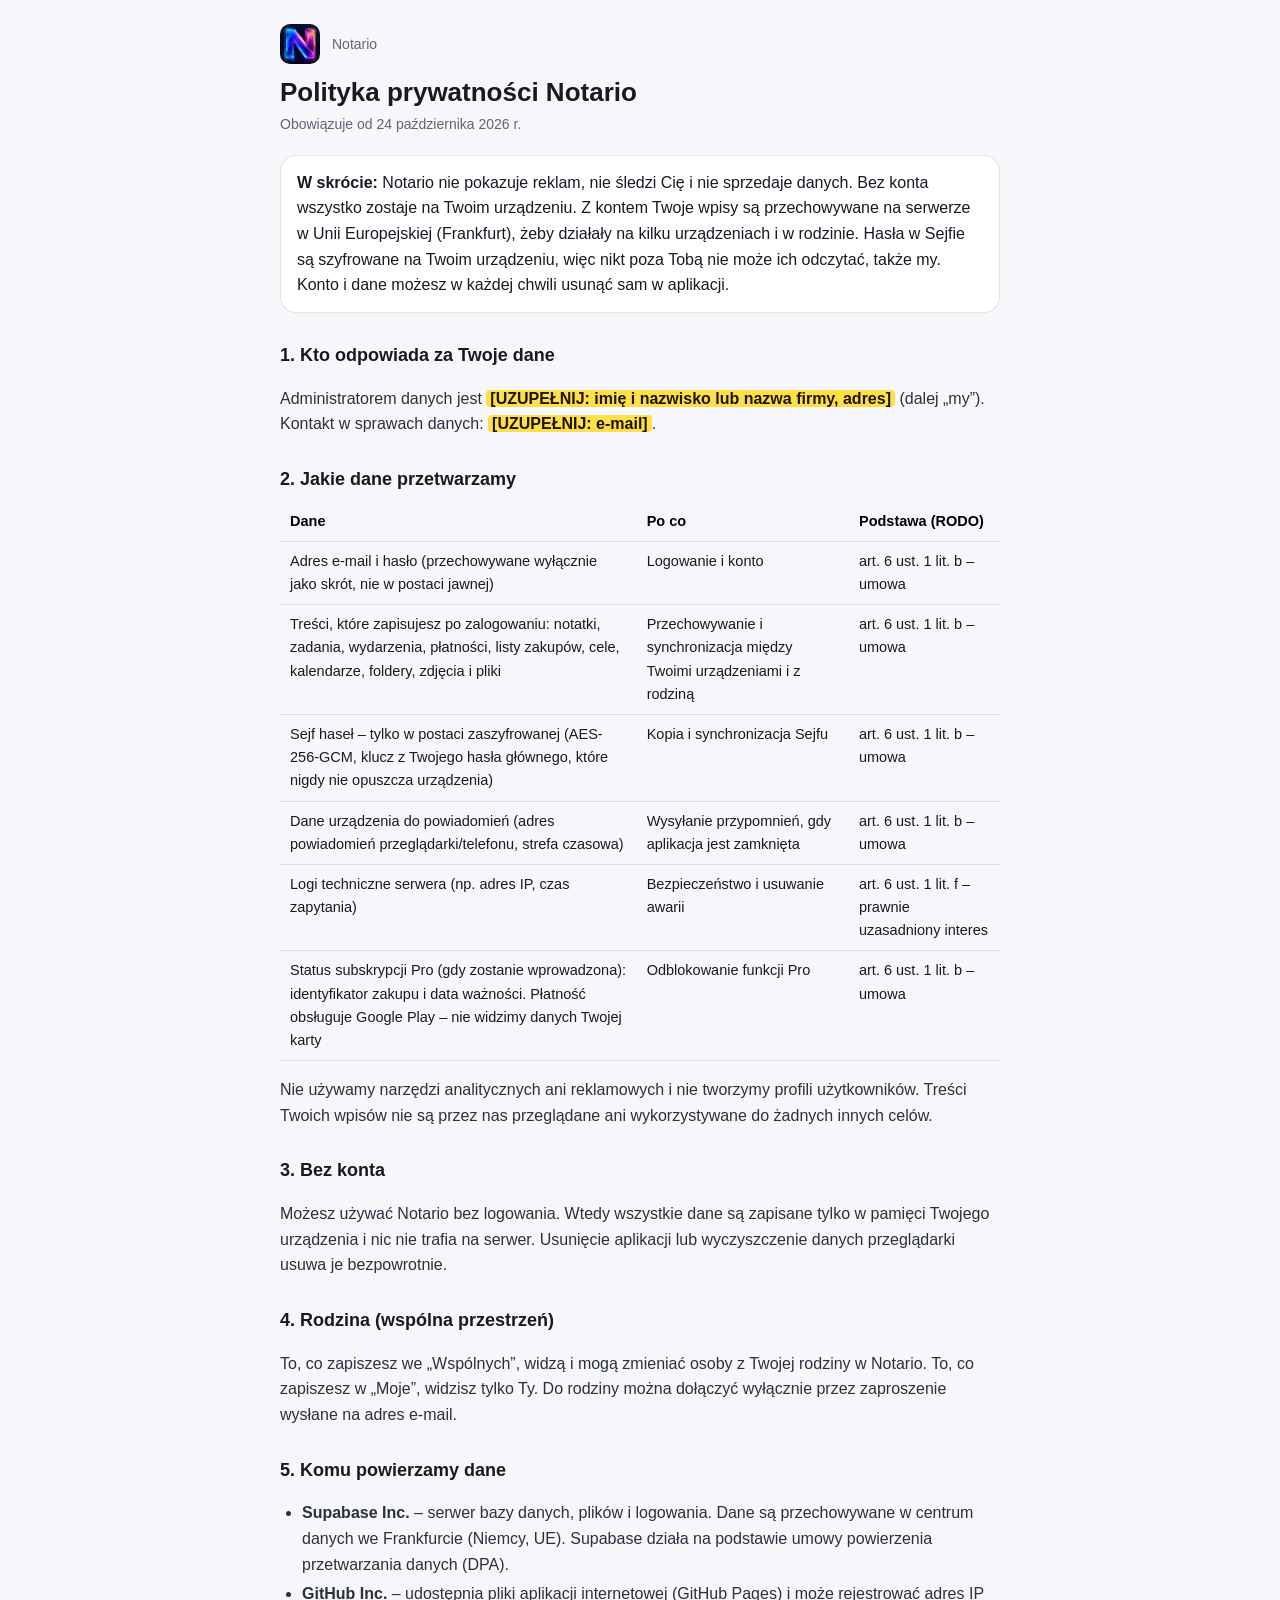
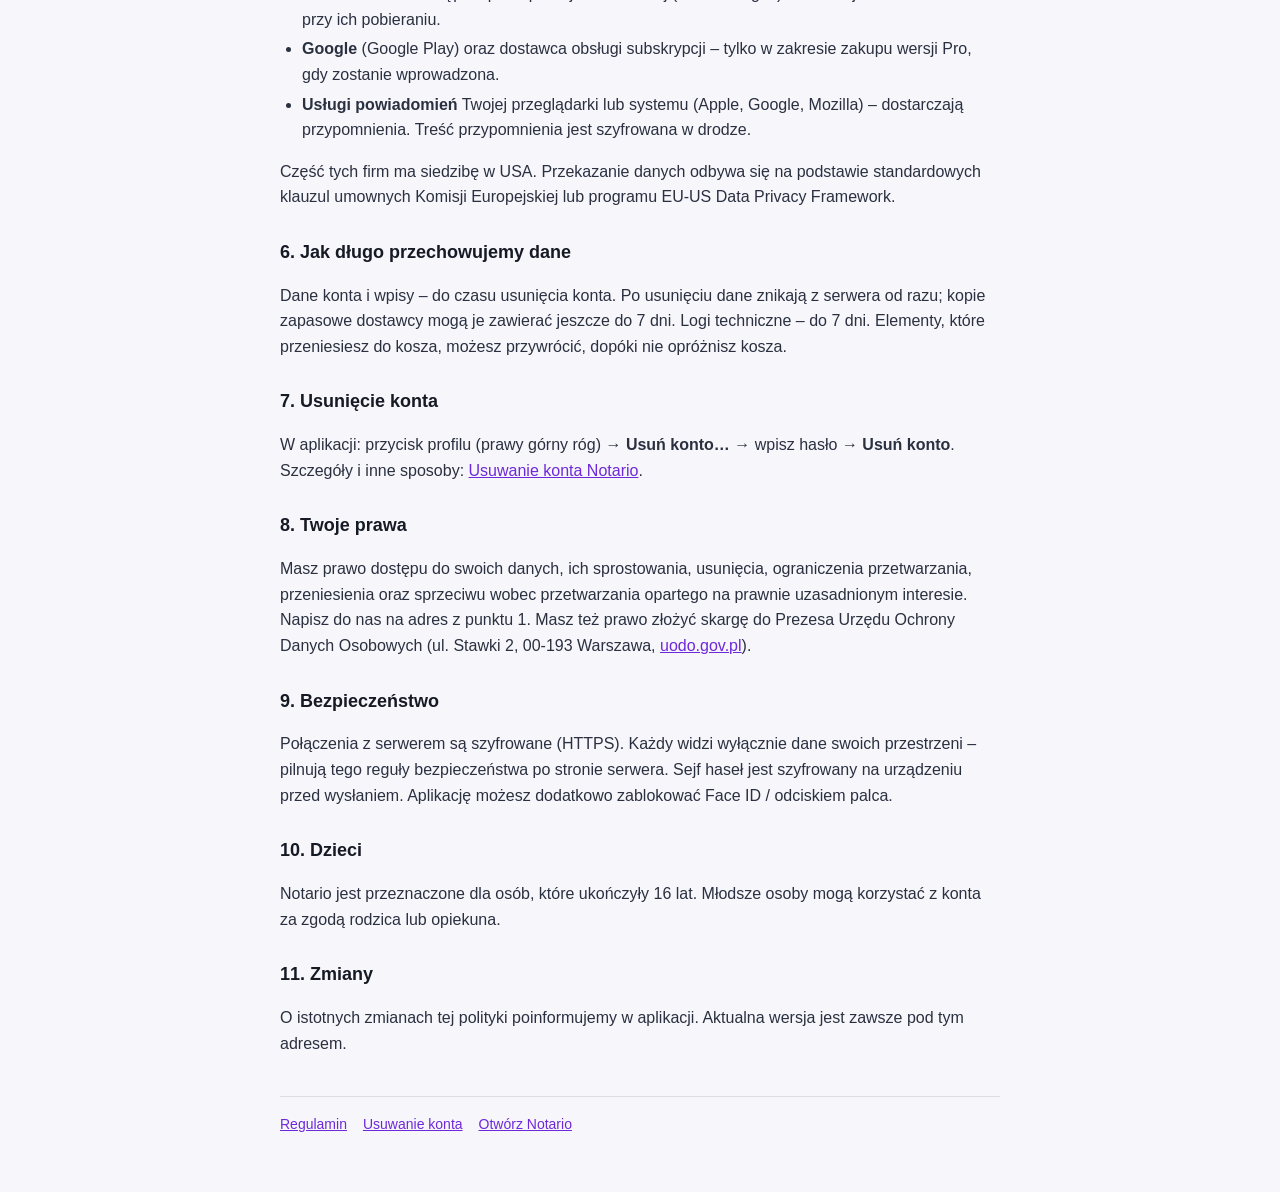
==== prywatnosc/index.html @ 59042e0c "Usuwanie konta, polityka prywatności, regulamin; Android API 36 Co-Authored-By: Claude Opus 5.5 <nor" ====
<!doctype html>
<html lang="pl">
<head>
<meta charset="utf-8">
<meta name="viewport" content="width=device-width, initial-scale=1, viewport-fit=cover">
<title>Polityka prywatności – Notario</title>
<link rel="stylesheet" href="../legal.css">
</head>
<body>
<main>
  <header><img src="../icon-192.png" alt=""><a href="../">Notario</a></header>
  <h1>Polityka prywatności Notario</h1>
  <p class="meta">Obowiązuje od 24 października 2026 r.</p>

  <div class="card">
    <b>W skrócie:</b> Notario nie pokazuje reklam, nie śledzi Cię i nie sprzedaje danych. Bez konta wszystko zostaje na Twoim urządzeniu.
    Z kontem Twoje wpisy są przechowywane na serwerze w Unii Europejskiej (Frankfurt), żeby działały na kilku urządzeniach i w rodzinie.
    Hasła w Sejfie są szyfrowane na Twoim urządzeniu, więc nikt poza Tobą nie może ich odczytać, także my.
    Konto i dane możesz w każdej chwili usunąć sam w aplikacji.
  </div>

  <h2>1. Kto odpowiada za Twoje dane</h2>
  <p>Administratorem danych jest <span class="todo">[UZUPEŁNIJ: imię i nazwisko lub nazwa firmy, adres]</span>
    (dalej „my”). Kontakt w sprawach danych: <span class="todo">[UZUPEŁNIJ: e-mail]</span>.</p>

  <h2>2. Jakie dane przetwarzamy</h2>
  <table>
    <tr><th>Dane</th><th>Po co</th><th>Podstawa (RODO)</th></tr>
    <tr><td>Adres e-mail i hasło (przechowywane wyłącznie jako skrót, nie w postaci jawnej)</td><td>Logowanie i konto</td><td>art. 6 ust. 1 lit. b – umowa</td></tr>
    <tr><td>Treści, które zapisujesz po zalogowaniu: notatki, zadania, wydarzenia, płatności, listy zakupów, cele, kalendarze, foldery, zdjęcia i pliki</td><td>Przechowywanie i synchronizacja między Twoimi urządzeniami i z rodziną</td><td>art. 6 ust. 1 lit. b – umowa</td></tr>
    <tr><td>Sejf haseł – tylko w postaci zaszyfrowanej (AES-256-GCM, klucz z Twojego hasła głównego, które nigdy nie opuszcza urządzenia)</td><td>Kopia i synchronizacja Sejfu</td><td>art. 6 ust. 1 lit. b – umowa</td></tr>
    <tr><td>Dane urządzenia do powiadomień (adres powiadomień przeglądarki/telefonu, strefa czasowa)</td><td>Wysyłanie przypomnień, gdy aplikacja jest zamknięta</td><td>art. 6 ust. 1 lit. b – umowa</td></tr>
    <tr><td>Logi techniczne serwera (np. adres IP, czas zapytania)</td><td>Bezpieczeństwo i usuwanie awarii</td><td>art. 6 ust. 1 lit. f – prawnie uzasadniony interes</td></tr>
    <tr><td>Status subskrypcji Pro (gdy zostanie wprowadzona): identyfikator zakupu i data ważności. Płatność obsługuje Google Play – nie widzimy danych Twojej karty</td><td>Odblokowanie funkcji Pro</td><td>art. 6 ust. 1 lit. b – umowa</td></tr>
  </table>
  <p>Nie używamy narzędzi analitycznych ani reklamowych i nie tworzymy profili użytkowników.
    Treści Twoich wpisów nie są przez nas przeglądane ani wykorzystywane do żadnych innych celów.</p>

  <h2>3. Bez konta</h2>
  <p>Możesz używać Notario bez logowania. Wtedy wszystkie dane są zapisane tylko w pamięci Twojego urządzenia i nic nie trafia na serwer.
    Usunięcie aplikacji lub wyczyszczenie danych przeglądarki usuwa je bezpowrotnie.</p>

  <h2>4. Rodzina (wspólna przestrzeń)</h2>
  <p>To, co zapiszesz we „Wspólnych”, widzą i mogą zmieniać osoby z Twojej rodziny w Notario. To, co zapiszesz w „Moje”, widzisz tylko Ty.
    Do rodziny można dołączyć wyłącznie przez zaproszenie wysłane na adres e-mail.</p>

  <h2>5. Komu powierzamy dane</h2>
  <ul>
    <li><b>Supabase Inc.</b> – serwer bazy danych, plików i logowania. Dane są przechowywane w centrum danych we Frankfurcie (Niemcy, UE). Supabase działa na podstawie umowy powierzenia przetwarzania danych (DPA).</li>
    <li><b>GitHub Inc.</b> – udostępnia pliki aplikacji internetowej (GitHub Pages) i może rejestrować adres IP przy ich pobieraniu.</li>
    <li><b>Google</b> (Google Play) oraz dostawca obsługi subskrypcji – tylko w zakresie zakupu wersji Pro, gdy zostanie wprowadzona.</li>
    <li><b>Usługi powiadomień</b> Twojej przeglądarki lub systemu (Apple, Google, Mozilla) – dostarczają przypomnienia. Treść przypomnienia jest szyfrowana w drodze.</li>
  </ul>
  <p>Część tych firm ma siedzibę w USA. Przekazanie danych odbywa się na podstawie standardowych klauzul umownych Komisji Europejskiej
    lub programu EU-US Data Privacy Framework.</p>

  <h2>6. Jak długo przechowujemy dane</h2>
  <p>Dane konta i wpisy – do czasu usunięcia konta. Po usunięciu dane znikają z serwera od razu; kopie zapasowe dostawcy mogą je zawierać jeszcze do 7 dni.
    Logi techniczne – do 7 dni. Elementy, które przeniesiesz do kosza, możesz przywrócić, dopóki nie opróżnisz kosza.</p>

  <h2>7. Usunięcie konta</h2>
  <p>W aplikacji: przycisk profilu (prawy górny róg) → <b>Usuń konto…</b> → wpisz hasło → <b>Usuń konto</b>.
    Szczegóły i inne sposoby: <a href="../usun-konto/">Usuwanie konta Notario</a>.</p>

  <h2>8. Twoje prawa</h2>
  <p>Masz prawo dostępu do swoich danych, ich sprostowania, usunięcia, ograniczenia przetwarzania, przeniesienia oraz sprzeciwu wobec przetwarzania
    opartego na prawnie uzasadnionym interesie. Napisz do nas na adres z punktu 1. Masz też prawo złożyć skargę do Prezesa Urzędu Ochrony Danych Osobowych
    (ul. Stawki 2, 00-193 Warszawa, <a href="https://uodo.gov.pl">uodo.gov.pl</a>).</p>

  <h2>9. Bezpieczeństwo</h2>
  <p>Połączenia z serwerem są szyfrowane (HTTPS). Każdy widzi wyłącznie dane swoich przestrzeni – pilnują tego reguły bezpieczeństwa po stronie serwera.
    Sejf haseł jest szyfrowany na urządzeniu przed wysłaniem. Aplikację możesz dodatkowo zablokować Face ID / odciskiem palca.</p>

  <h2>10. Dzieci</h2>
  <p>Notario jest przeznaczone dla osób, które ukończyły 16 lat. Młodsze osoby mogą korzystać z konta za zgodą rodzica lub opiekuna.</p>

  <h2>11. Zmiany</h2>
  <p>O istotnych zmianach tej polityki poinformujemy w aplikacji. Aktualna wersja jest zawsze pod tym adresem.</p>

  <footer><a href="../regulamin/">Regulamin</a><a href="../usun-konto/">Usuwanie konta</a><a href="../">Otwórz Notario</a></footer>
</main>
</body>
</html>
---- legal.css ----
:root { color-scheme: dark; --bg: #050a18; --card: #0e1628; --line: rgba(255,255,255,.1); --text: #e8ecf4; --muted: #9aa6ba; --accent: #8b5cf6; }
* { box-sizing: border-box; }
body { margin: 0; background: var(--bg); color: var(--text); font: 16px/1.6 -apple-system, BlinkMacSystemFont, "Segoe UI", Roboto, sans-serif; padding: 24px 16px 56px; }
main { max-width: 720px; margin: 0 auto; }
header { display: flex; align-items: center; gap: 12px; margin-bottom: 8px; }
header img { width: 40px; height: 40px; border-radius: 10px; }
header a { color: var(--muted); text-decoration: none; font-size: 14px; }
h1 { font-size: 26px; line-height: 1.25; margin: 12px 0 4px; }
h2 { font-size: 18px; margin: 28px 0 8px; }
p, li { color: #d3d9e6; }
.meta { color: var(--muted); font-size: 14px; margin: 0 0 20px; }
.card { background: var(--card); border: 1px solid var(--line); border-radius: 16px; padding: 14px 16px; margin: 12px 0; }
.todo { background: #fde047; color: #1f1300; padding: 0 4px; border-radius: 4px; font-weight: 700; }
a { color: #c4b5fd; }
ol, ul { padding-left: 22px; }
li { margin: 4px 0; }
table { width: 100%; border-collapse: collapse; font-size: 14.5px; }
th, td { text-align: left; vertical-align: top; padding: 8px 10px; border-bottom: 1px solid var(--line); }
th { color: #fff; font-weight: 600; }
footer { margin-top: 40px; padding-top: 16px; border-top: 1px solid var(--line); color: var(--muted); font-size: 14px; display: flex; flex-wrap: wrap; gap: 6px 16px; }
@media (prefers-color-scheme: light) {
  :root { color-scheme: light; --bg: #f7f7fb; --card: #fff; --line: rgba(0,0,0,.1); --text: #161a24; --muted: #5d6576; }
  p, li { color: #2a3040; } th { color: #000; } a { color: #6d28d9; }
}
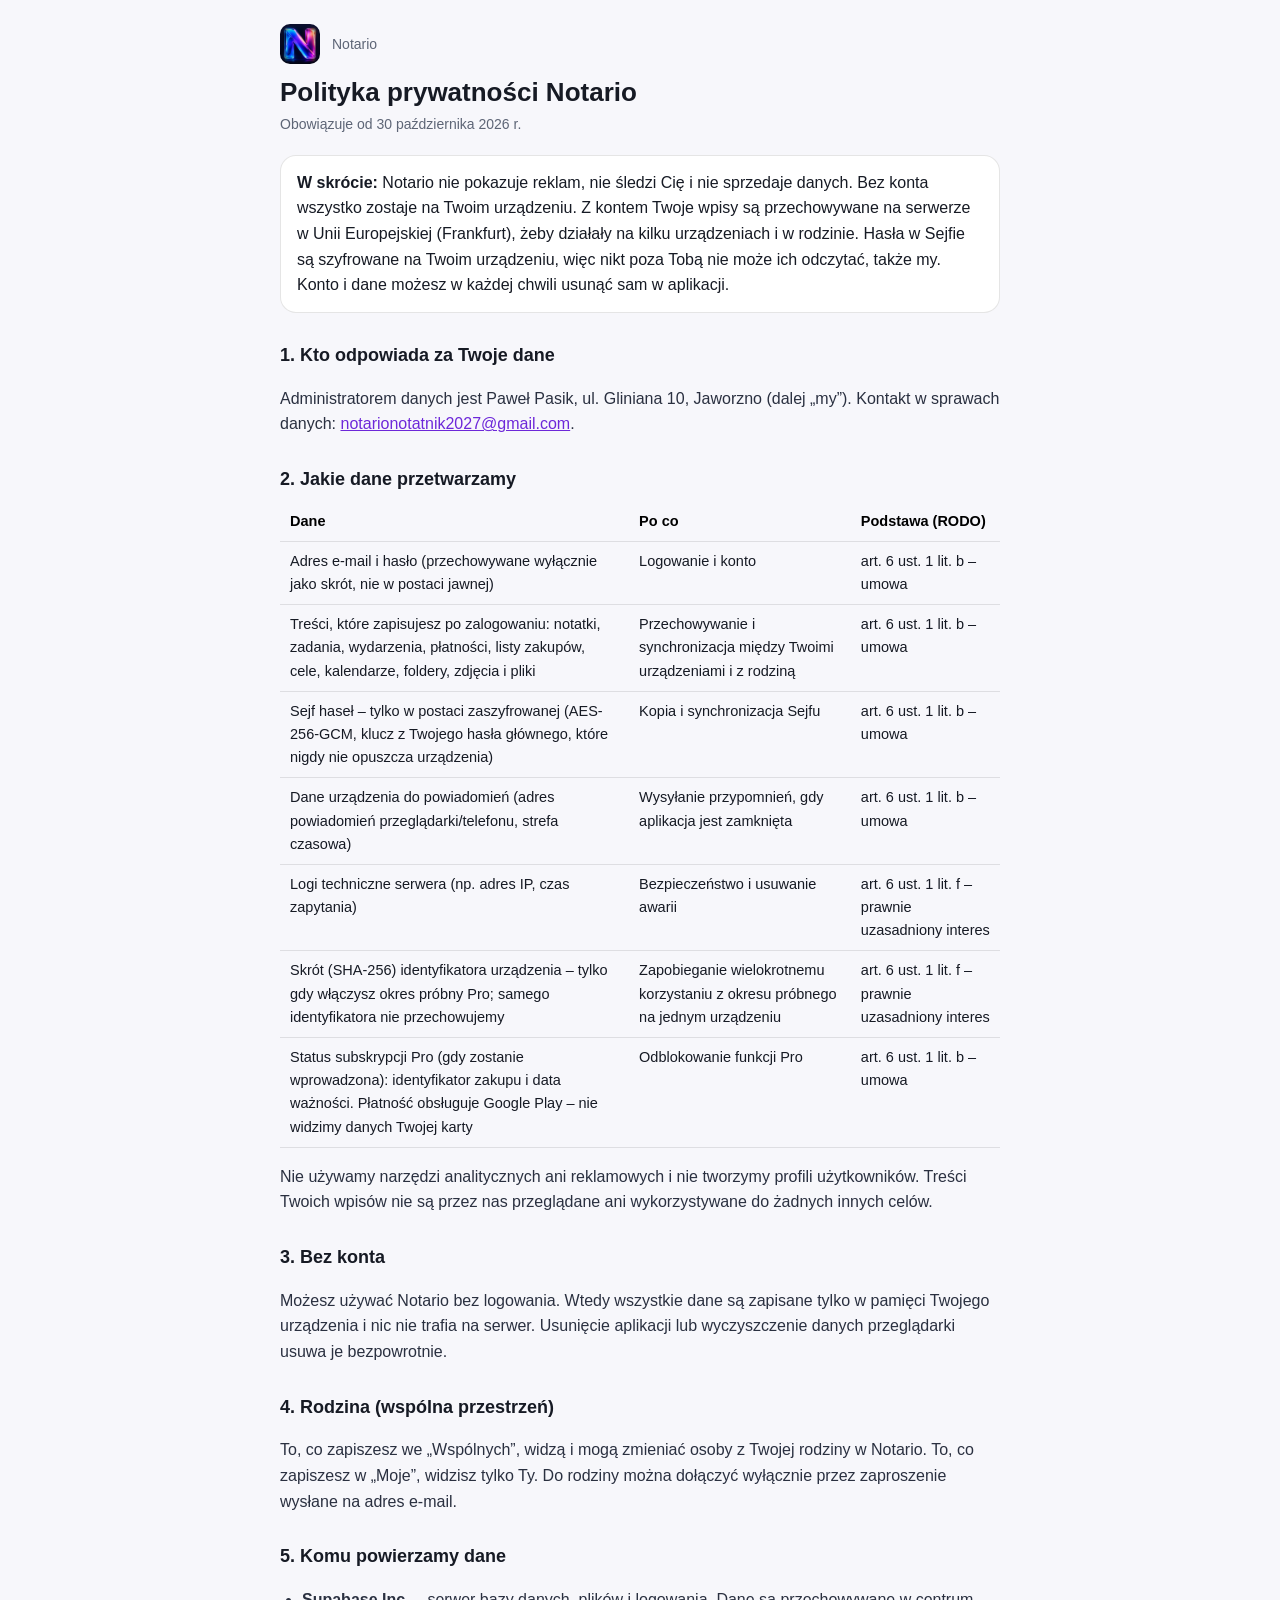
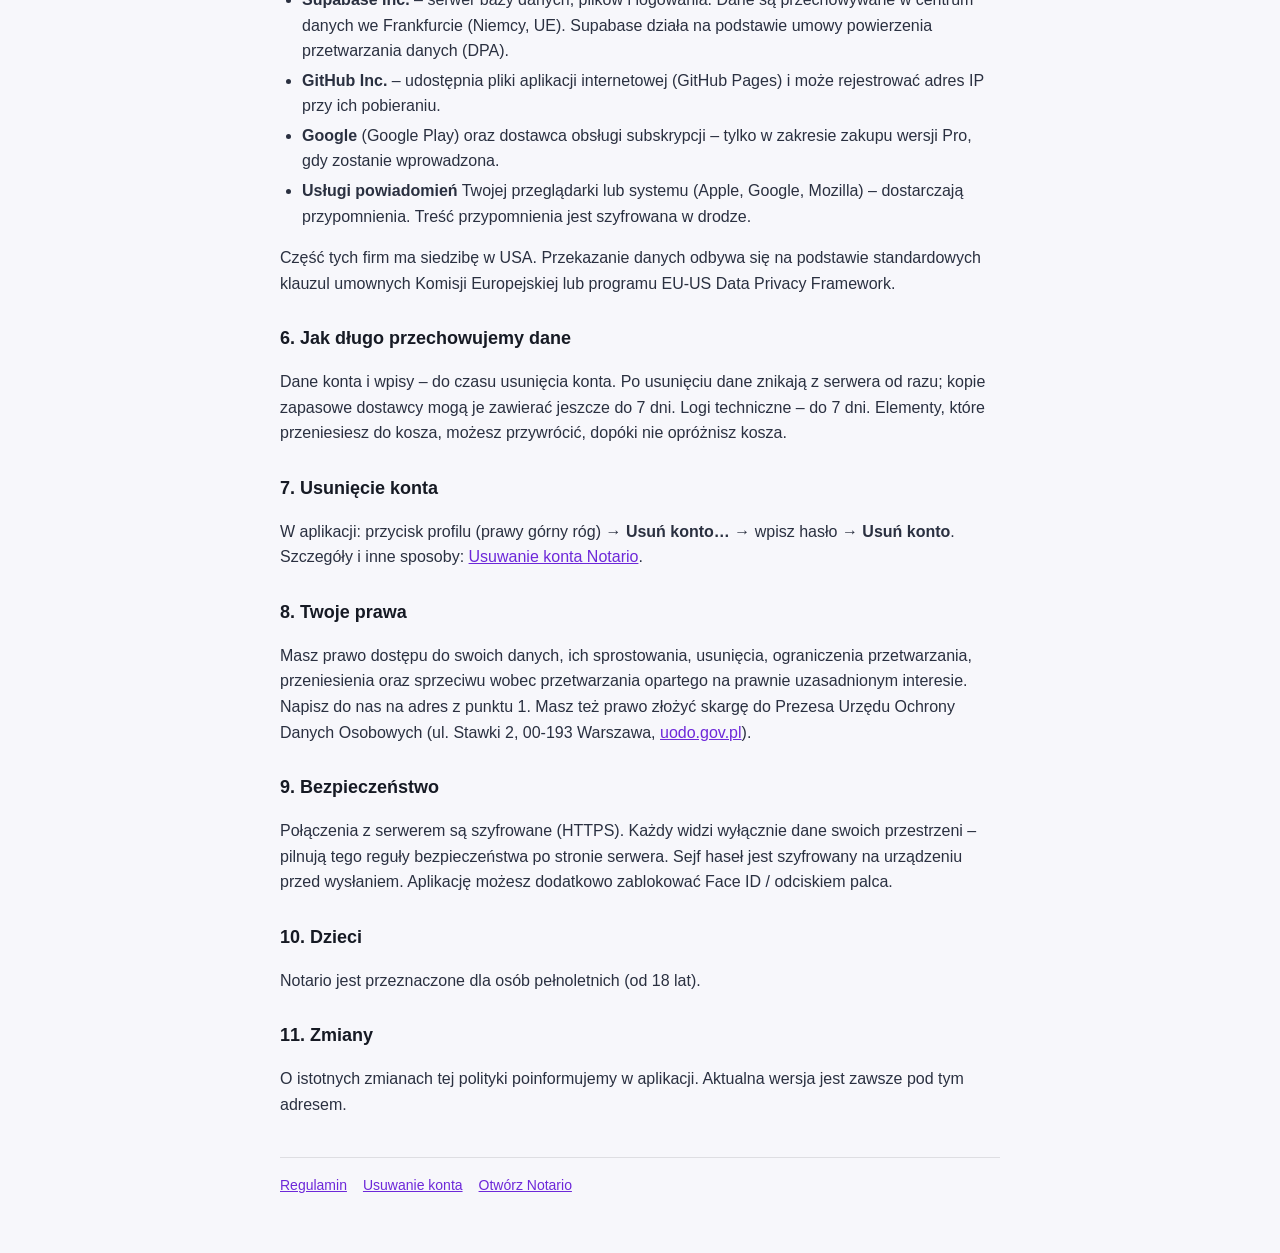
==== commit d793a99a: "Web build 9c5bc81ba6c19c9a08595b6f0c1b8e5fe7e8081d + APK" ====
--- a/prywatnosc/index.html
+++ b/prywatnosc/index.html
@@ -10,7 +10,7 @@
 <main>
   <header><img src="../icon-192.png" alt=""><a href="../">Notario</a></header>
   <h1>Polityka prywatności Notario</h1>
-  <p class="meta">Obowiązuje od 24 października 2026 r.</p>
+  <p class="meta">Obowiązuje od 30 października 2026 r.</p>
 
   <div class="card">
     <b>W skrócie:</b> Notario nie pokazuje reklam, nie śledzi Cię i nie sprzedaje danych. Bez konta wszystko zostaje na Twoim urządzeniu.
@@ -20,8 +20,8 @@
   </div>
 
   <h2>1. Kto odpowiada za Twoje dane</h2>
-  <p>Administratorem danych jest <span class="todo">[UZUPEŁNIJ: imię i nazwisko lub nazwa firmy, adres]</span>
-    (dalej „my”). Kontakt w sprawach danych: <span class="todo">[UZUPEŁNIJ: e-mail]</span>.</p>
+  <p>Administratorem danych jest Paweł Pasik, ul. Gliniana 10, Jaworzno
+    (dalej „my”). Kontakt w sprawach danych: <a href="mailto:notarionotatnik2027@gmail.com">notarionotatnik2027@gmail.com</a>.</p>
 
   <h2>2. Jakie dane przetwarzamy</h2>
   <table>
@@ -31,6 +31,7 @@
     <tr><td>Sejf haseł – tylko w postaci zaszyfrowanej (AES-256-GCM, klucz z Twojego hasła głównego, które nigdy nie opuszcza urządzenia)</td><td>Kopia i synchronizacja Sejfu</td><td>art. 6 ust. 1 lit. b – umowa</td></tr>
     <tr><td>Dane urządzenia do powiadomień (adres powiadomień przeglądarki/telefonu, strefa czasowa)</td><td>Wysyłanie przypomnień, gdy aplikacja jest zamknięta</td><td>art. 6 ust. 1 lit. b – umowa</td></tr>
     <tr><td>Logi techniczne serwera (np. adres IP, czas zapytania)</td><td>Bezpieczeństwo i usuwanie awarii</td><td>art. 6 ust. 1 lit. f – prawnie uzasadniony interes</td></tr>
+    <tr><td>Skrót (SHA-256) identyfikatora urządzenia – tylko gdy włączysz okres próbny Pro; samego identyfikatora nie przechowujemy</td><td>Zapobieganie wielokrotnemu korzystaniu z okresu próbnego na jednym urządzeniu</td><td>art. 6 ust. 1 lit. f – prawnie uzasadniony interes</td></tr>
     <tr><td>Status subskrypcji Pro (gdy zostanie wprowadzona): identyfikator zakupu i data ważności. Płatność obsługuje Google Play – nie widzimy danych Twojej karty</td><td>Odblokowanie funkcji Pro</td><td>art. 6 ust. 1 lit. b – umowa</td></tr>
   </table>
   <p>Nie używamy narzędzi analitycznych ani reklamowych i nie tworzymy profili użytkowników.
@@ -72,7 +73,7 @@
     Sejf haseł jest szyfrowany na urządzeniu przed wysłaniem. Aplikację możesz dodatkowo zablokować Face ID / odciskiem palca.</p>
 
   <h2>10. Dzieci</h2>
-  <p>Notario jest przeznaczone dla osób, które ukończyły 16 lat. Młodsze osoby mogą korzystać z konta za zgodą rodzica lub opiekuna.</p>
+  <p>Notario jest przeznaczone dla osób pełnoletnich (od 18 lat).</p>
 
   <h2>11. Zmiany</h2>
   <p>O istotnych zmianach tej polityki poinformujemy w aplikacji. Aktualna wersja jest zawsze pod tym adresem.</p>
